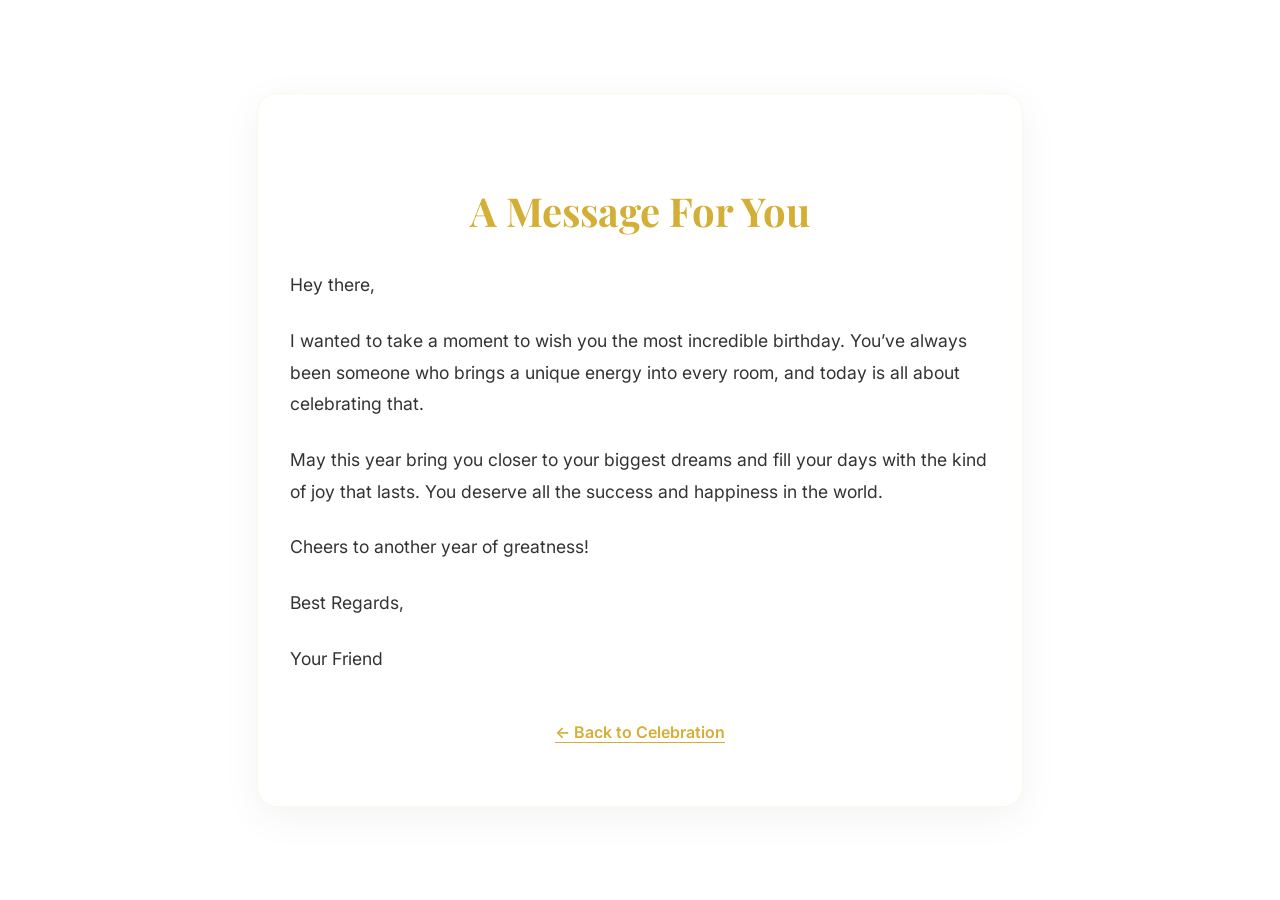
==== letter.html @ b1330316 "Update and rename script.js to letter.html" ====
<!DOCTYPE html>
<html lang="en">
<head>
    <meta charset="UTF-8">
    <meta name="viewport" content="width=device-width, initial-scale=1.0">
    <title>A Message For You</title>
    <link href="https://fonts.googleapis.com/css2?family=Playfair+Display:wght@700&family=Inter:wght@400;600&display=swap" rel="stylesheet">
    <style>
        :root {
            --gold: #D4AF37;
            --white: #FFFFFF;
            --soft-black: #333333;
        }

        body {
            font-family: 'Inter', sans-serif;
            background-color: var(--white);
            color: var(--soft-black);
            margin: 0;
            padding: 0;
            display: flex;
            justify-content: center;
            align-items: center;
            min-height: 100vh;
        }

        .container {
            width: 90%;
            max-width: 700px;
            padding: 4rem 2rem;
            background: #fff;
            box-shadow: 0 10px 40px rgba(0,0,0,0.05);
            border-radius: 20px;
            border: 1px solid rgba(212, 175, 55, 0.1);
        }

        h1 {
            font-family: 'Playfair Display', serif;
            color: var(--gold);
            font-size: 2.5rem;
            margin-bottom: 2rem;
            text-align: center;
        }

        .letter-content {
            font-size: 1.1rem;
            line-height: 1.8;
            color: var(--soft-black);
        }

        .letter-content p {
            margin-bottom: 1.5rem;
        }

        .footer {
            margin-top: 3rem;
            text-align: center;
        }

        .back-link {
            color: var(--gold);
            text-decoration: none;
            font-weight: 600;
            border-bottom: 1px solid var(--gold);
            transition: all 0.3s ease;
        }

        .back-link:hover {
            opacity: 0.7;
        }
    </style>
</head>
<body>
    <div class="container">
        <h1>A Message For You</h1>
        <div class="letter-content">
            <p>Hey there,</p>
            <p>I wanted to take a moment to wish you the most incredible birthday. You’ve always been someone who brings a unique energy into every room, and today is all about celebrating that.</p>
            <p>May this year bring you closer to your biggest dreams and fill your days with the kind of joy that lasts. You deserve all the success and happiness in the world.</p>
            <p>Cheers to another year of greatness!</p>
            <p>Best Regards,</p>
            <p>Your Friend</p>
        </div>
        <div class="footer">
            <a href="index.html" class="back-link">← Back to Celebration</a>
        </div>
    </div>
</body>
</html>
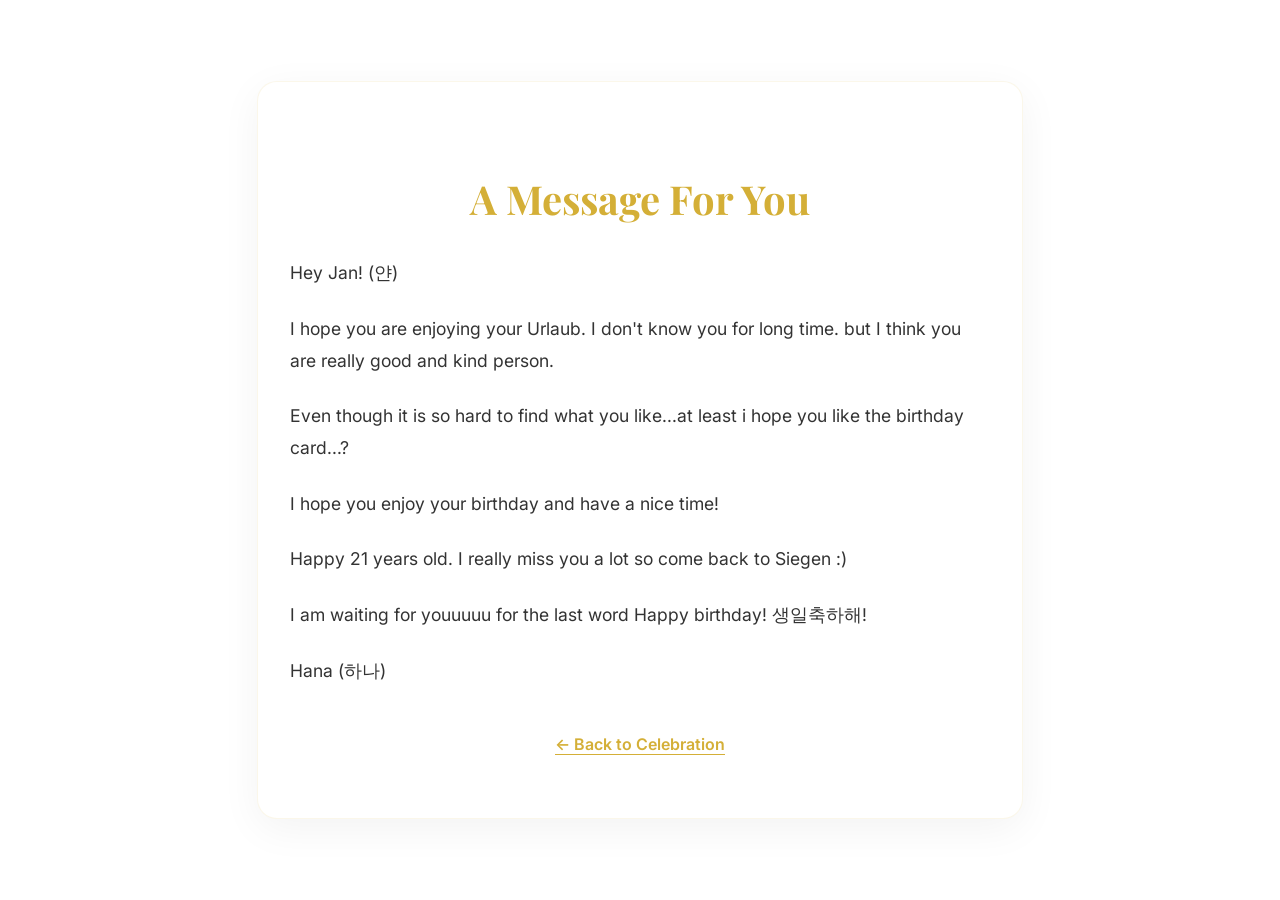
==== commit a41612af: "Update letter.html" ====
--- a/letter.html
+++ b/letter.html
@@ -74,12 +74,13 @@
     <div class="container">
         <h1>A Message For You</h1>
         <div class="letter-content">
-            <p>Hey there,</p>
-            <p>I wanted to take a moment to wish you the most incredible birthday. You’ve always been someone who brings a unique energy into every room, and today is all about celebrating that.</p>
-            <p>May this year bring you closer to your biggest dreams and fill your days with the kind of joy that lasts. You deserve all the success and happiness in the world.</p>
-            <p>Cheers to another year of greatness!</p>
-            <p>Best Regards,</p>
-            <p>Your Friend</p>
+            <p>Hey Jan! (얀) </p>
+            <p>I hope you are enjoying your Urlaub. I don't know you for long time. but I think you are really good and kind person.</p>
+            <p>Even though it is so hard to find what you like...at least i hope you like the birthday card...?</p>
+            <p>I hope you enjoy your birthday and have a nice time! </p>
+            <p>Happy 21 years old. I really miss you a lot so come back to Siegen :) </p>
+            <p>I am waiting for youuuuu for the last word Happy birthday! 생일축하해! </p>
+            <p>Hana (하나) </p>
         </div>
         <div class="footer">
             <a href="index.html" class="back-link">← Back to Celebration</a>
